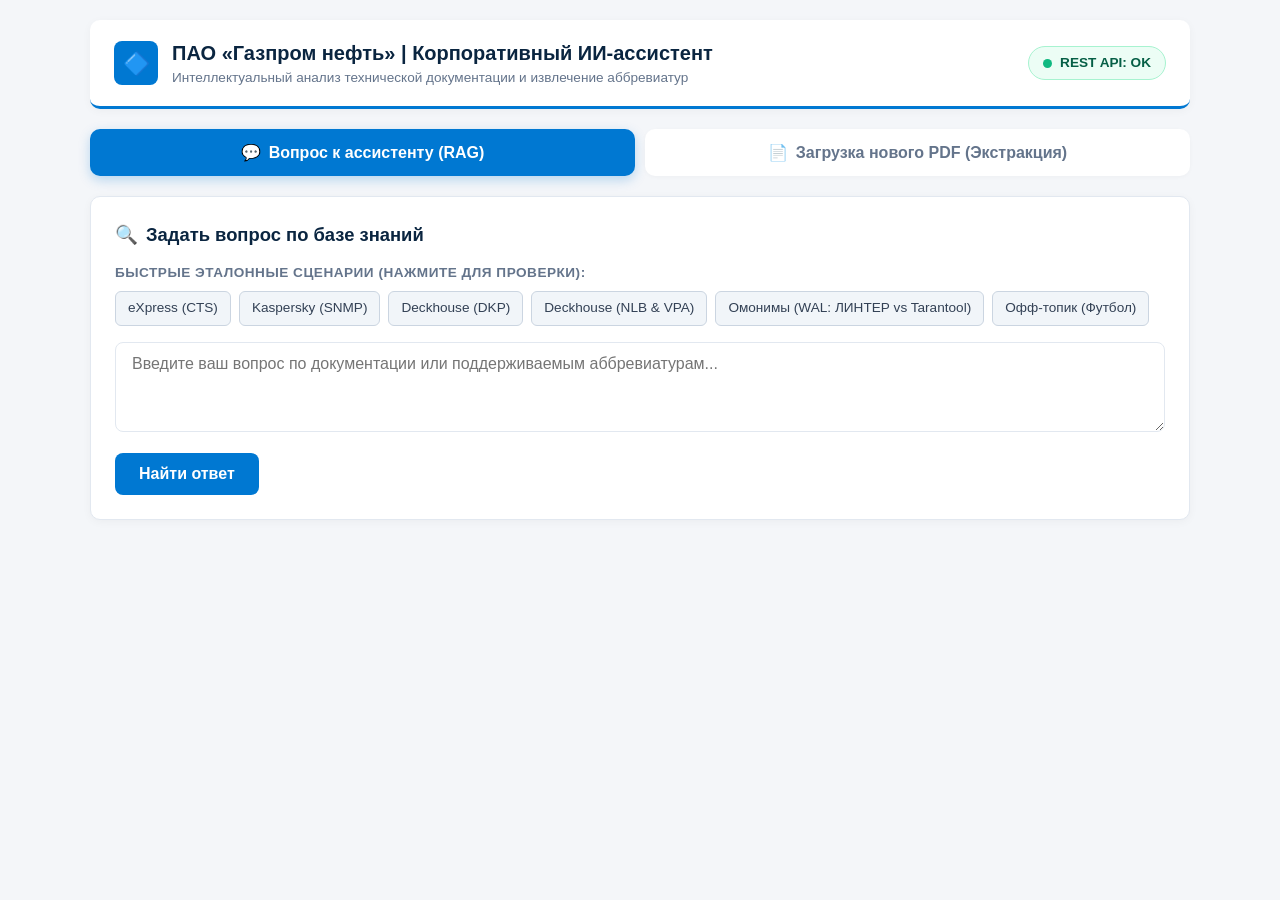
==== src/api/static/index.html @ 64ed0839 "feat: implement interactive UI with FastAPI built-in dashboard and Streamlit app for pitching" ====
<!DOCTYPE html>
<html lang="ru">
<head>
  <meta charset="UTF-8">
  <meta name="viewport" content="width=device-width, initial-scale=1.0">
  <title>Газпром нефть | Корпоративный ИИ-ассистент</title>
  <style>
    :root {
      --primary: #0078D2;
      --primary-dark: #005A9E;
      --navy: #0A2540;
      --bg: #F4F6F9;
      --card-bg: #FFFFFF;
      --text: #1E293B;
      --text-muted: #64748B;
      --border: #E2E8F0;
      --success: #10B981;
      --radius: 10px;
    }
    * { box-sizing: border-box; margin: 0; padding: 0; font-family: -apple-system, BlinkMacSystemFont, "Segoe UI", Roboto, Helvetica, Arial, sans-serif; }
    body { background-color: var(--bg); color: var(--text); line-height: 1.5; padding: 20px 10px; }
    .container { max-width: 1100px; margin: 0 auto; }
    header { display: flex; justify-content: space-between; align-items: center; background: var(--card-bg); padding: 18px 24px; border-radius: var(--radius); box-shadow: 0 2px 10px rgba(0,0,0,0.04); margin-bottom: 20px; border-bottom: 3px solid var(--primary); }
    .logo-block { display: flex; align-items: center; gap: 14px; }
    .logo-badge { width: 44px; height: 44px; background: var(--primary); color: #fff; border-radius: 8px; display: flex; align-items: center; justify-content: center; font-size: 22px; font-weight: bold; }
    .logo-title h1 { font-size: 1.25rem; color: var(--navy); font-weight: 700; }
    .logo-title p { font-size: 0.85rem; color: var(--text-muted); }
    .status-badge { display: flex; align-items: center; gap: 8px; background: #ECFDF5; color: #065F46; border: 1px solid #A7F3D0; padding: 6px 14px; border-radius: 20px; font-size: 0.85rem; font-weight: 600; }
    .status-dot { width: 9px; height: 9px; background: var(--success); border-radius: 50%; animation: pulse 2s infinite; }
    @keyframes pulse { 0% { transform: scale(0.95); opacity: 0.8; } 50% { transform: scale(1.2); opacity: 1; } 100% { transform: scale(0.95); opacity: 0.8; } }

    /* Tabs */
    .tabs { display: flex; gap: 10px; margin-bottom: 20px; }
    .tab-btn { flex: 1; padding: 14px 20px; border: none; background: var(--card-bg); color: var(--text-muted); font-size: 1rem; font-weight: 600; border-radius: var(--radius); cursor: pointer; transition: all 0.2s; box-shadow: 0 1px 4px rgba(0,0,0,0.03); display: flex; align-items: center; justify-content: center; gap: 8px; }
    .tab-btn.active { background: var(--primary); color: #fff; box-shadow: 0 4px 12px rgba(0, 120, 210, 0.25); }

    .tab-content { display: none; }
    .tab-content.active { display: block; }

    .card { background: var(--card-bg); padding: 24px; border-radius: var(--radius); box-shadow: 0 2px 10px rgba(0,0,0,0.04); margin-bottom: 20px; border: 1px solid var(--border); }
    .card-title { font-size: 1.15rem; font-weight: 700; color: var(--navy); margin-bottom: 14px; display: flex; align-items: center; gap: 8px; }

    /* Chips */
    .chips-title { font-size: 0.85rem; color: var(--text-muted); margin-bottom: 8px; font-weight: 600; text-transform: uppercase; letter-spacing: 0.5px; }
    .chips-group { display: flex; flex-wrap: wrap; gap: 8px; margin-bottom: 16px; }
    .chip { background: #F1F5F9; border: 1px solid #CBD5E1; color: #334155; padding: 6px 12px; border-radius: 6px; font-size: 0.85rem; cursor: pointer; transition: all 0.15s; font-weight: 500; }
    .chip:hover { background: #E2E8F0; color: #0F172A; border-color: #94A3B8; }

    /* Inputs */
    textarea { width: 100%; height: 90px; padding: 12px 16px; border: 1px solid var(--border); border-radius: 8px; font-size: 1rem; resize: vertical; margin-bottom: 14px; transition: border-color 0.2s; }
    textarea:focus { outline: none; border-color: var(--primary); box-shadow: 0 0 0 3px rgba(0, 120, 210, 0.15); }

    .btn { background: var(--primary); color: #fff; border: none; padding: 12px 24px; border-radius: 8px; font-size: 1rem; font-weight: 600; cursor: pointer; transition: background 0.2s; display: inline-flex; align-items: center; gap: 8px; }
    .btn:hover { background: var(--primary-dark); }
    .btn:disabled { background: #94A3B8; cursor: not-allowed; }

    /* Results */
    .answer-box { background: #F8FAFC; border-left: 4px solid var(--primary); padding: 18px 20px; border-radius: 6px; margin: 16px 0; font-size: 1.05rem; line-height: 1.6; color: #0F172A; white-space: pre-line; }
    .meta-grid { display: grid; grid-template-columns: 1fr 1fr; gap: 16px; margin-top: 16px; }
    .meta-card { background: #F8FAFC; border: 1px solid var(--border); border-radius: 8px; padding: 14px 16px; }
    .meta-title { font-size: 0.85rem; font-weight: 700; color: var(--text-muted); margin-bottom: 8px; text-transform: uppercase; }
    .badge { display: inline-block; background: #E0F2FE; color: #0369A1; border: 1px solid #BAE6FD; border-radius: 5px; padding: 4px 9px; font-size: 0.85rem; font-weight: 600; margin: 2px 4px 2px 0; }
    .source-badge { display: inline-block; background: #F1F5F9; color: #475569; border: 1px solid #CBD5E1; border-radius: 5px; padding: 4px 9px; font-size: 0.82rem; margin: 2px 4px 2px 0; }

    /* Upload box */
    .upload-zone { border: 2px dashed #CBD5E1; border-radius: 12px; padding: 36px 20px; text-align: center; background: #F8FAFC; cursor: pointer; transition: all 0.2s; margin-bottom: 16px; }
    .upload-zone:hover { border-color: var(--primary); background: #F0F9FF; }
    .upload-icon { font-size: 40px; color: var(--primary); margin-bottom: 8px; }
    .upload-text { font-size: 1rem; color: #334155; font-weight: 600; }
    .upload-sub { font-size: 0.82rem; color: var(--text-muted); margin-top: 4px; }
    input[type="file"] { display: none; }

    /* Table */
    table { width: 100%; border-collapse: collapse; margin-top: 14px; font-size: 0.9rem; }
    th { background: #F1F5F9; color: #334155; text-align: left; padding: 10px 12px; border-bottom: 2px solid var(--border); font-weight: 600; }
    td { padding: 10px 12px; border-bottom: 1px solid var(--border); vertical-align: top; }
    tr:hover td { background: #F8FAFC; }

    .loader { display: none; margin-left: 8px; width: 16px; height: 16px; border: 2px solid #fff; border-top: 2px solid transparent; border-radius: 50%; animation: spin 0.8s linear infinite; }
    @keyframes spin { 0% { transform: rotate(0deg); } 100% { transform: rotate(360deg); } }
    .alert-success { background: #ECFDF5; border-left: 4px solid var(--success); color: #065F46; padding: 12px 16px; border-radius: 6px; margin: 14px 0; font-size: 0.92rem; }
  </style>
</head>
<body>
  <div class="container">
    <header>
      <div class="logo-block">
        <div class="logo-badge">🔷</div>
        <div class="logo-title">
          <h1>ПАО «Газпром нефть» | Корпоративный ИИ-ассистент</h1>
          <p>Интеллектуальный анализ технической документации и извлечение аббревиатур</p>
        </div>
      </div>
      <div class="status-badge" id="apiStatus">
        <div class="status-dot"></div>
        <span>REST API: OK</span>
      </div>
    </header>

    <div class="tabs">
      <button class="tab-btn active" onclick="switchTab('queryTab', this)">
        <span>💬</span> Вопрос к ассистенту (RAG)
      </button>
      <button class="tab-btn" onclick="switchTab('uploadTab', this)">
        <span>📄</span> Загрузка нового PDF (Экстракция)
      </button>
    </div>

    <!-- ТАБ 1: ВОПРОСЫ К АССИСТЕНТУ -->
    <div id="queryTab" class="tab-content active">
      <div class="card">
        <div class="card-title"><span>🔍</span> Задать вопрос по базе знаний</div>
        <div class="chips-title">Быстрые эталонные сценарии (нажмите для проверки):</div>
        <div class="chips-group">
          <div class="chip" onclick="setQuery('Как в документации eXpress расшифровывается CTS?')">eXpress (CTS)</div>
          <div class="chip" onclick="setQuery('Что требуется установить на защищаемом компьютере перед добавлением поддержки SNMP в Kaspersky Embedded Systems Security?')">Kaspersky (SNMP)</div>
          <div class="chip" onclick="setQuery('Как DKP обрабатывает первое обращение к защищённому ресурсу уже аутентифицированного пользователя и пользователя с единственным внешним провайдером?')">Deckhouse (DKP)</div>
          <div class="chip" onclick="setQuery('В документации Deckhouse для сервисов NLB указан одинаковый IP-адрес, но VPA не изменяет лимиты. В чем причина?')">Deckhouse (NLB & VPA)</div>
          <div class="chip" onclick="setQuery('Что означает аббревиатура WAL в СУБД ЛИНТЕР и что означает WAL в Tarantool? Приведи инструкции по восстановлению.')">Омонимы (WAL: ЛИНТЕР vs Tarantool)</div>
          <div class="chip" onclick="setQuery('Реал мадрид or Барселона ?')">Офф-топик (Футбол)</div>
        </div>

        <textarea id="queryInput" placeholder="Введите ваш вопрос по документации или поддерживаемым аббревиатурам..."></textarea>
        <div>
          <button class="btn" id="queryBtn" onclick="sendQuery()">
            <span>Найти ответ</span>
            <div class="loader" id="queryLoader"></div>
          </button>
        </div>
      </div>

      <div class="card" id="resultCard" style="display: none;">
        <div class="card-title"><span>📋</span> Ответ ассистента</div>
        <div class="answer-box" id="answerText"></div>

        <div class="meta-grid">
          <div class="meta-card">
            <div class="meta-title">📌 Распознанные термины (`detected_terms`)</div>
            <div id="termsList"><span style="color: var(--text-muted); font-size: 0.9rem;">Термины не обнаружены</span></div>
          </div>
          <div class="meta-card">
            <div class="meta-title">📚 Источники базы знаний (`sources`)</div>
            <div id="sourcesList"><span style="color: var(--text-muted); font-size: 0.9rem;">Источники не требуются</span></div>
          </div>
        </div>
      </div>
    </div>

    <!-- ТАБ 2: ЗАГРУЗКА PDF -->
    <div id="uploadTab" class="tab-content">
      <div class="card">
        <div class="card-title"><span>📥</span> Загрузить произвольный PDF-документ</div>
        <p style="color: var(--text-muted); margin-bottom: 16px; font-size: 0.92rem;">
          Обработка выполняется полностью динамически «на лету» без использования заранее подготовленных словарей.
          Документ сразу регистрируется в оперативной памяти RAG.
        </p>

        <div class="upload-zone" onclick="document.getElementById('pdfFileInput').click()">
          <div class="upload-icon">📄</div>
          <div class="upload-text" id="fileNameLabel">Нажмите для выбора PDF-файла или перетащите его сюда</div>
          <div class="upload-sub">Поддерживаются файлы PDF размером до 50 МиБ (openapi.yaml)</div>
        </div>
        <input type="file" id="pdfFileInput" accept=".pdf" onchange="onFileSelected(this)">

        <button class="btn" id="uploadBtn" onclick="uploadPdf()" disabled>
          <span>🚀 Извлечь аббревиатуры и индексировать</span>
          <div class="loader" id="uploadLoader"></div>
        </button>

        <div id="uploadSuccessBanner" style="display: none;" class="alert-success"></div>
      </div>

      <div class="card" id="extractResultsCard" style="display: none;">
        <div class="card-title"><span>📑</span> Извлеченные подтвержденные аббревиатуры</div>
        <div style="overflow-x: auto;">
          <table id="abbrsTable">
            <thead>
              <tr>
                <th style="width: 15%;">Аббревиатура</th>
                <th style="width: 30%;">Подтвержденная расшифровка</th>
                <th style="width: 10%;">Стр.</th>
                <th style="width: 45%;">Цитата из документа</th>
              </tr>
            </thead>
            <tbody id="abbrsTableBody"></tbody>
          </table>
        </div>
      </div>
    </div>
  </div>

  <script>
    function switchTab(tabId, btn) {
      document.querySelectorAll('.tab-content').forEach(el => el.classList.remove('active'));
      document.querySelectorAll('.tab-btn').forEach(el => el.classList.remove('active'));
      document.getElementById(tabId).classList.add('active');
      btn.classList.add('active');
    }

    function setQuery(text) {
      document.getElementById('queryInput').value = text;
      sendQuery();
    }

    async function sendQuery() {
      const query = document.getElementById('queryInput').value.trim();
      if (!query) return;

      const btn = document.getElementById('queryBtn');
      const loader = document.getElementById('queryLoader');
      const resultCard = document.getElementById('resultCard');
      const answerText = document.getElementById('answerText');
      const termsList = document.getElementById('termsList');
      const sourcesList = document.getElementById('sourcesList');

      btn.disabled = true;
      loader.style.display = 'inline-block';

      try {
        const resp = await fetch('/v1/assistant/query', {
          method: 'POST',
          headers: { 'Content-Type': 'application/json' },
          body: JSON.stringify({
            request_id: 'web-' + Math.random().toString(36).substring(2, 9),
            query: query
          })
        });

        if (!resp.ok) throw new Error('HTTP ' + resp.status);
        const data = await resp.json();

        resultCard.style.display = 'block';
        answerText.textContent = data.answer;

        // Термины
        if (data.detected_terms && data.detected_terms.length > 0) {
          termsList.innerHTML = data.detected_terms.map(t => 
            `<span class="badge">📌 <b>${escapeHtml(t.canonical)}</b>: ${escapeHtml(t.expansion)}</span>`
          ).join('');
        } else {
          termsList.innerHTML = '<span style="color: var(--text-muted); font-size: 0.9rem;">Специфических терминов не обнаружено</span>';
        }

        // Источники
        if (data.sources && data.sources.length > 0) {
          sourcesList.innerHTML = data.sources.map(s => 
            `<span class="source-badge">📄 <b>${escapeHtml(s.document_id)}</b> (стр. ${s.page})</span>`
          ).join('');
        } else {
          sourcesList.innerHTML = '<span style="color: var(--text-muted); font-size: 0.9rem;">Источники не требуются (общий ответ / отказ)</span>';
        }

        resultCard.scrollIntoView({ behavior: 'smooth', block: 'nearest' });

      } catch (err) {
        alert('Ошибка при выполнении запроса: ' + err.message);
      } finally {
        btn.disabled = false;
        loader.style.display = 'none';
      }
    }

    let selectedPdfFile = null;
    function onFileSelected(input) {
      if (input.files && input.files[0]) {
        selectedPdfFile = input.files[0];
        document.getElementById('fileNameLabel').textContent = 'Выбран: ' + selectedPdfFile.name + ' (' + (selectedPdfFile.size / 1024).toFixed(1) + ' КБ)';
        document.getElementById('uploadBtn').disabled = false;
      }
    }

    async function uploadPdf() {
      if (!selectedPdfFile) return;

      const btn = document.getElementById('uploadBtn');
      const loader = document.getElementById('uploadLoader');
      const banner = document.getElementById('uploadSuccessBanner');
      const tableCard = document.getElementById('extractResultsCard');
      const tbody = document.getElementById('abbrsTableBody');

      btn.disabled = true;
      loader.style.display = 'inline-block';
      banner.style.display = 'none';

      const formData = new FormData();
      formData.append('file', selectedPdfFile);

      try {
        const resp = await fetch('/v1/abbreviations/extract', {
          method: 'POST',
          body: formData
        });

        if (!resp.ok) throw new Error('HTTP ' + resp.status);
        const data = await resp.json();

        const abbrs = data.abbreviations || [];
        banner.textContent = `✅ Документ «${selectedPdfFile.name}» успешно обработан! Извлечено ${abbrs.length} аббревиатур. Текст и термины динамически добавлены в оперативную память RAG. Теперь вы можете задавать вопросы ассистенту по этому файлу!`;
        banner.style.display = 'block';

        if (abbrs.length > 0) {
          tableCard.style.display = 'block';
          tbody.innerHTML = abbrs.map(a => {
            const pages = (a.occurrences || []).map(o => o.page).slice(0, 5).join(', ');
            const quote = (a.occurrences && a.occurrences[0]) ? a.occurrences[0].quote : '';
            return `<tr>
              <td><span class="badge"><b>${escapeHtml(a.canonical)}</b></span></td>
              <td><b>${escapeHtml(a.expansion)}</b></td>
              <td>${escapeHtml(pages || '1')}</td>
              <td style="color: var(--text-muted); font-size: 0.85rem;">${escapeHtml(quote.substring(0, 180))}${quote.length > 180 ? '...' : ''}</td>
            </tr>`;
          }).join('');
        } else {
          tableCard.style.display = 'none';
        }

      } catch (err) {
        alert('Ошибка при загрузке PDF: ' + err.message);
      } finally {
        btn.disabled = false;
        loader.style.display = 'none';
      }
    }

    function escapeHtml(str) {
      if (!str) return '';
      return String(str).replace(/&/g, '&amp;').replace(/</g, '&lt;').replace(/>/g, '&gt;').replace(/"/g, '&quot;');
    }
  </script>
</body>
</html>
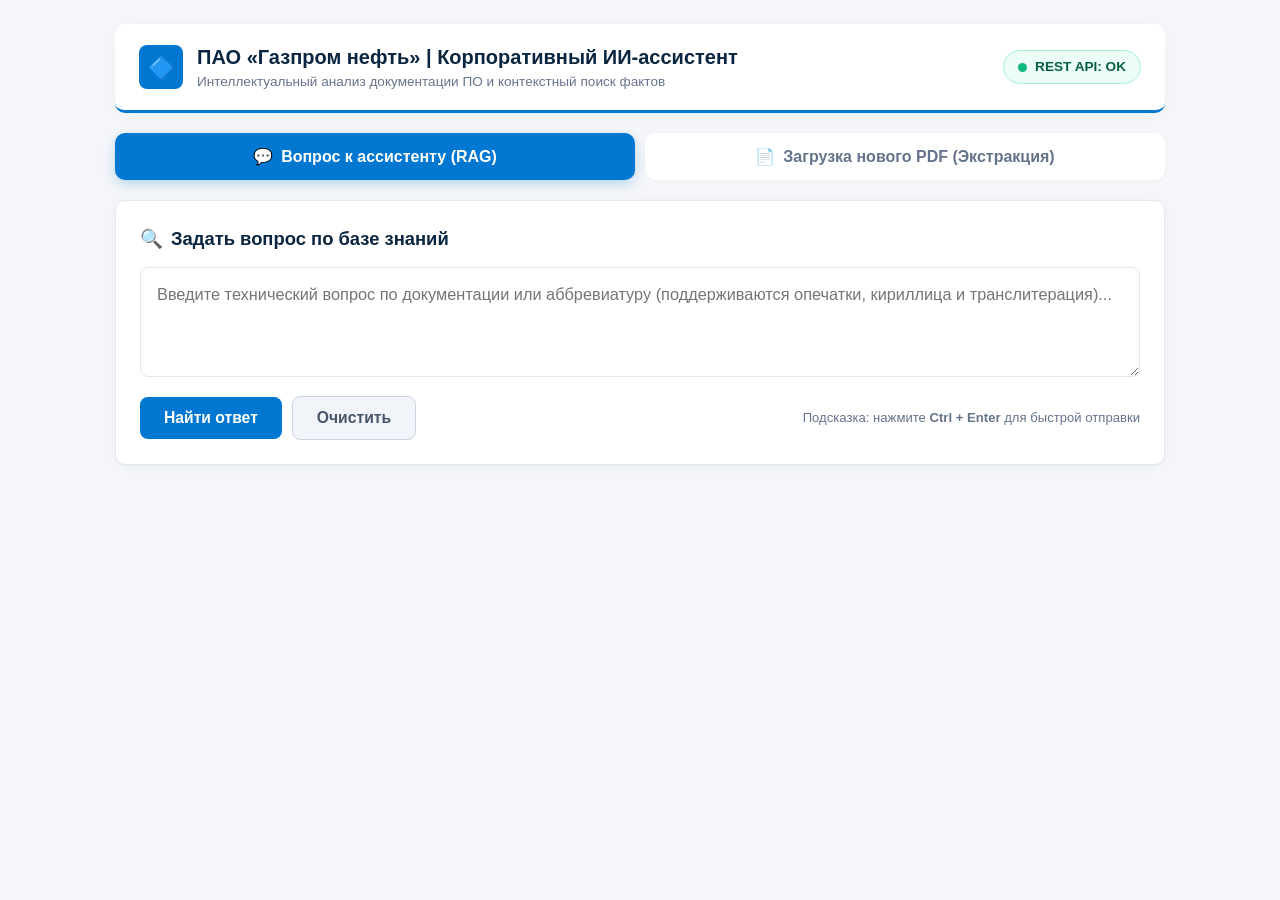
==== commit 458cdabc: "refactor: remove preset scenario buttons for generic prompt UX and optimize UI" ====
--- a/src/api/static/index.html
+++ b/src/api/static/index.html
@@ -18,8 +18,8 @@
       --radius: 10px;
     }
     * { box-sizing: border-box; margin: 0; padding: 0; font-family: -apple-system, BlinkMacSystemFont, "Segoe UI", Roboto, Helvetica, Arial, sans-serif; }
-    body { background-color: var(--bg); color: var(--text); line-height: 1.5; padding: 20px 10px; }
-    .container { max-width: 1100px; margin: 0 auto; }
+    body { background-color: var(--bg); color: var(--text); line-height: 1.5; padding: 24px 12px; }
+    .container { max-width: 1050px; margin: 0 auto; }
     header { display: flex; justify-content: space-between; align-items: center; background: var(--card-bg); padding: 18px 24px; border-radius: var(--radius); box-shadow: 0 2px 10px rgba(0,0,0,0.04); margin-bottom: 20px; border-bottom: 3px solid var(--primary); }
     .logo-block { display: flex; align-items: center; gap: 14px; }
     .logo-badge { width: 44px; height: 44px; background: var(--primary); color: #fff; border-radius: 8px; display: flex; align-items: center; justify-content: center; font-size: 22px; font-weight: bold; }
@@ -40,33 +40,37 @@
     .card { background: var(--card-bg); padding: 24px; border-radius: var(--radius); box-shadow: 0 2px 10px rgba(0,0,0,0.04); margin-bottom: 20px; border: 1px solid var(--border); }
     .card-title { font-size: 1.15rem; font-weight: 700; color: var(--navy); margin-bottom: 14px; display: flex; align-items: center; gap: 8px; }
 
-    /* Chips */
-    .chips-title { font-size: 0.85rem; color: var(--text-muted); margin-bottom: 8px; font-weight: 600; text-transform: uppercase; letter-spacing: 0.5px; }
-    .chips-group { display: flex; flex-wrap: wrap; gap: 8px; margin-bottom: 16px; }
-    .chip { background: #F1F5F9; border: 1px solid #CBD5E1; color: #334155; padding: 6px 12px; border-radius: 6px; font-size: 0.85rem; cursor: pointer; transition: all 0.15s; font-weight: 500; }
-    .chip:hover { background: #E2E8F0; color: #0F172A; border-color: #94A3B8; }
-
     /* Inputs */
-    textarea { width: 100%; height: 90px; padding: 12px 16px; border: 1px solid var(--border); border-radius: 8px; font-size: 1rem; resize: vertical; margin-bottom: 14px; transition: border-color 0.2s; }
+    textarea { width: 100%; height: 110px; padding: 14px 16px; border: 1px solid var(--border); border-radius: 8px; font-size: 1.02rem; resize: vertical; margin-bottom: 12px; transition: border-color 0.2s; line-height: 1.5; }
     textarea:focus { outline: none; border-color: var(--primary); box-shadow: 0 0 0 3px rgba(0, 120, 210, 0.15); }
 
-    .btn { background: var(--primary); color: #fff; border: none; padding: 12px 24px; border-radius: 8px; font-size: 1rem; font-weight: 600; cursor: pointer; transition: background 0.2s; display: inline-flex; align-items: center; gap: 8px; }
+    .btn-row { display: flex; gap: 10px; align-items: center; }
+    .btn { background: var(--primary); color: #fff; border: none; padding: 12px 24px; border-radius: 8px; font-size: 0.98rem; font-weight: 600; cursor: pointer; transition: all 0.2s; display: inline-flex; align-items: center; gap: 8px; }
     .btn:hover { background: var(--primary-dark); }
     .btn:disabled { background: #94A3B8; cursor: not-allowed; }
+    .btn-secondary { background: #F1F5F9; color: #475569; border: 1px solid #CBD5E1; }
+    .btn-secondary:hover { background: #E2E8F0; color: #1E293B; }
+    .btn-sm { padding: 6px 12px; font-size: 0.82rem; }
+
+    .hint-text { font-size: 0.82rem; color: var(--text-muted); margin-left: auto; }
 
     /* Results */
-    .answer-box { background: #F8FAFC; border-left: 4px solid var(--primary); padding: 18px 20px; border-radius: 6px; margin: 16px 0; font-size: 1.05rem; line-height: 1.6; color: #0F172A; white-space: pre-line; }
+    .answer-header { display: flex; justify-content: space-between; align-items: center; }
+    .answer-box { background: #F8FAFC; border-left: 4px solid var(--primary); padding: 18px 20px; border-radius: 6px; margin: 14px 0; font-size: 1.05rem; line-height: 1.6; color: #0F172A; white-space: pre-line; }
     .meta-grid { display: grid; grid-template-columns: 1fr 1fr; gap: 16px; margin-top: 16px; }
     .meta-card { background: #F8FAFC; border: 1px solid var(--border); border-radius: 8px; padding: 14px 16px; }
-    .meta-title { font-size: 0.85rem; font-weight: 700; color: var(--text-muted); margin-bottom: 8px; text-transform: uppercase; }
-    .badge { display: inline-block; background: #E0F2FE; color: #0369A1; border: 1px solid #BAE6FD; border-radius: 5px; padding: 4px 9px; font-size: 0.85rem; font-weight: 600; margin: 2px 4px 2px 0; }
-    .source-badge { display: inline-block; background: #F1F5F9; color: #475569; border: 1px solid #CBD5E1; border-radius: 5px; padding: 4px 9px; font-size: 0.82rem; margin: 2px 4px 2px 0; }
+    .meta-title { font-size: 0.82rem; font-weight: 700; color: var(--text-muted); margin-bottom: 8px; text-transform: uppercase; letter-spacing: 0.5px; }
+    .badge { display: inline-block; background: #E0F2FE; color: #0369A1; border: 1px solid #BAE6FD; border-radius: 5px; padding: 5px 10px; font-size: 0.88rem; font-weight: 600; margin: 3px 6px 3px 0; }
+    .source-badge { display: inline-block; background: #F1F5F9; color: #334155; border: 1px solid #CBD5E1; border-radius: 5px; padding: 5px 10px; font-size: 0.84rem; margin: 3px 6px 3px 0; }
+
+    /* Stats bar */
+    .stats-bar { display: flex; gap: 16px; margin-top: 14px; padding-top: 12px; border-top: 1px solid var(--border); font-size: 0.85rem; color: var(--text-muted); }
 
     /* Upload box */
     .upload-zone { border: 2px dashed #CBD5E1; border-radius: 12px; padding: 36px 20px; text-align: center; background: #F8FAFC; cursor: pointer; transition: all 0.2s; margin-bottom: 16px; }
     .upload-zone:hover { border-color: var(--primary); background: #F0F9FF; }
     .upload-icon { font-size: 40px; color: var(--primary); margin-bottom: 8px; }
-    .upload-text { font-size: 1rem; color: #334155; font-weight: 600; }
+    .upload-text { font-size: 1.02rem; color: #334155; font-weight: 600; }
     .upload-sub { font-size: 0.82rem; color: var(--text-muted); margin-top: 4px; }
     input[type="file"] { display: none; }
 
@@ -78,7 +82,7 @@
 
     .loader { display: none; margin-left: 8px; width: 16px; height: 16px; border: 2px solid #fff; border-top: 2px solid transparent; border-radius: 50%; animation: spin 0.8s linear infinite; }
     @keyframes spin { 0% { transform: rotate(0deg); } 100% { transform: rotate(360deg); } }
-    .alert-success { background: #ECFDF5; border-left: 4px solid var(--success); color: #065F46; padding: 12px 16px; border-radius: 6px; margin: 14px 0; font-size: 0.92rem; }
+    .alert-success { background: #ECFDF5; border-left: 4px solid var(--success); color: #065F46; padding: 14px 18px; border-radius: 6px; margin: 16px 0; font-size: 0.94rem; line-height: 1.5; }
   </style>
 </head>
 <body>
@@ -88,7 +92,7 @@
         <div class="logo-badge">🔷</div>
         <div class="logo-title">
           <h1>ПАО «Газпром нефть» | Корпоративный ИИ-ассистент</h1>
-          <p>Интеллектуальный анализ технической документации и извлечение аббревиатур</p>
+          <p>Интеллектуальный анализ документации ПО и контекстный поиск фактов</p>
         </div>
       </div>
       <div class="status-badge" id="apiStatus">
@@ -110,27 +114,22 @@
     <div id="queryTab" class="tab-content active">
       <div class="card">
         <div class="card-title"><span>🔍</span> Задать вопрос по базе знаний</div>
-        <div class="chips-title">Быстрые эталонные сценарии (нажмите для проверки):</div>
-        <div class="chips-group">
-          <div class="chip" onclick="setQuery('Как в документации eXpress расшифровывается CTS?')">eXpress (CTS)</div>
-          <div class="chip" onclick="setQuery('Что требуется установить на защищаемом компьютере перед добавлением поддержки SNMP в Kaspersky Embedded Systems Security?')">Kaspersky (SNMP)</div>
-          <div class="chip" onclick="setQuery('Как DKP обрабатывает первое обращение к защищённому ресурсу уже аутентифицированного пользователя и пользователя с единственным внешним провайдером?')">Deckhouse (DKP)</div>
-          <div class="chip" onclick="setQuery('В документации Deckhouse для сервисов NLB указан одинаковый IP-адрес, но VPA не изменяет лимиты. В чем причина?')">Deckhouse (NLB & VPA)</div>
-          <div class="chip" onclick="setQuery('Что означает аббревиатура WAL в СУБД ЛИНТЕР и что означает WAL в Tarantool? Приведи инструкции по восстановлению.')">Омонимы (WAL: ЛИНТЕР vs Tarantool)</div>
-          <div class="chip" onclick="setQuery('Реал мадрид or Барселона ?')">Офф-топик (Футбол)</div>
-        </div>
-
-        <textarea id="queryInput" placeholder="Введите ваш вопрос по документации или поддерживаемым аббревиатурам..."></textarea>
-        <div>
+        <textarea id="queryInput" placeholder="Введите технический вопрос по документации или аббревиатуру (поддерживаются опечатки, кириллица и транслитерация)..."></textarea>
+        <div class="btn-row">
           <button class="btn" id="queryBtn" onclick="sendQuery()">
             <span>Найти ответ</span>
             <div class="loader" id="queryLoader"></div>
           </button>
+          <button class="btn btn-secondary" onclick="clearQuery()">Очистить</button>
+          <span class="hint-text">Подсказка: нажмите <b>Ctrl + Enter</b> для быстрой отправки</span>
         </div>
       </div>
 
       <div class="card" id="resultCard" style="display: none;">
-        <div class="card-title"><span>📋</span> Ответ ассистента</div>
+        <div class="answer-header">
+          <div class="card-title" style="margin-bottom: 0;"><span>📋</span> Ответ ассистента</div>
+          <button class="btn btn-secondary btn-sm" id="copyBtn" onclick="copyAnswer()">Скопировать ответ</button>
+        </div>
         <div class="answer-box" id="answerText"></div>
 
         <div class="meta-grid">
@@ -139,9 +138,16 @@
             <div id="termsList"><span style="color: var(--text-muted); font-size: 0.9rem;">Термины не обнаружены</span></div>
           </div>
           <div class="meta-card">
-            <div class="meta-title">📚 Источники базы знаний (`sources`)</div>
+            <div class="meta-title">📚 Первоисточники базы знаний (`sources`)</div>
             <div id="sourcesList"><span style="color: var(--text-muted); font-size: 0.9rem;">Источники не требуются</span></div>
           </div>
+        </div>
+
+        <div class="stats-bar">
+          <span id="statTime">⏱ Время: -</span>
+          <span id="statTerms">📌 Терминов: 0</span>
+          <span id="statSources">📄 Источников: 0</span>
+          <span style="margin-left: auto;">Модель: <b>GigaChat-2-Max</b></span>
         </div>
       </div>
     </div>
@@ -152,13 +158,13 @@
         <div class="card-title"><span>📥</span> Загрузить произвольный PDF-документ</div>
         <p style="color: var(--text-muted); margin-bottom: 16px; font-size: 0.92rem;">
           Обработка выполняется полностью динамически «на лету» без использования заранее подготовленных словарей.
-          Документ сразу регистрируется в оперативной памяти RAG.
+          Извлеченные сокращения и текст документа мгновенно регистрируются в оперативной памяти RAG.
         </p>
 
         <div class="upload-zone" onclick="document.getElementById('pdfFileInput').click()">
           <div class="upload-icon">📄</div>
           <div class="upload-text" id="fileNameLabel">Нажмите для выбора PDF-файла или перетащите его сюда</div>
-          <div class="upload-sub">Поддерживаются файлы PDF размером до 50 МиБ (openapi.yaml)</div>
+          <div class="upload-sub">Поддерживаются файлы PDF размером до 50 МиБ (согласно openapi.yaml)</div>
         </div>
         <input type="file" id="pdfFileInput" accept=".pdf" onchange="onFileSelected(this)">
 
@@ -177,9 +183,9 @@
             <thead>
               <tr>
                 <th style="width: 15%;">Аббревиатура</th>
-                <th style="width: 30%;">Подтвержденная расшифровка</th>
+                <th style="width: 32%;">Подтвержденная расшифровка</th>
                 <th style="width: 10%;">Стр.</th>
-                <th style="width: 45%;">Цитата из документа</th>
+                <th style="width: 43%;">Цитата из документа</th>
               </tr>
             </thead>
             <tbody id="abbrsTableBody"></tbody>
@@ -197,10 +203,17 @@
       btn.classList.add('active');
     }
 
-    function setQuery(text) {
-      document.getElementById('queryInput').value = text;
-      sendQuery();
-    }
+    function clearQuery() {
+      document.getElementById('queryInput').value = '';
+      document.getElementById('resultCard').style.display = 'none';
+      document.getElementById('queryInput').focus();
+    }
+
+    document.getElementById('queryInput').addEventListener('keydown', function(e) {
+      if ((e.ctrlKey || e.metaKey) && e.key === 'Enter') {
+        sendQuery();
+      }
+    });
 
     async function sendQuery() {
       const query = document.getElementById('queryInput').value.trim();
@@ -215,6 +228,7 @@
 
       btn.disabled = true;
       loader.style.display = 'inline-block';
+      const t0 = performance.now();
 
       try {
         const resp = await fetch('/v1/assistant/query', {
@@ -228,6 +242,7 @@
 
         if (!resp.ok) throw new Error('HTTP ' + resp.status);
         const data = await resp.json();
+        const elapsedSec = ((performance.now() - t0) / 1000).toFixed(2);
 
         resultCard.style.display = 'block';
         answerText.textContent = data.answer;
@@ -235,7 +250,7 @@
         // Термины
         if (data.detected_terms && data.detected_terms.length > 0) {
           termsList.innerHTML = data.detected_terms.map(t => 
-            `<span class="badge">📌 <b>${escapeHtml(t.canonical)}</b>: ${escapeHtml(t.expansion)}</span>`
+            `<span class="badge"><b>${escapeHtml(t.canonical)}</b>: ${escapeHtml(t.expansion)}</span>`
           ).join('');
         } else {
           termsList.innerHTML = '<span style="color: var(--text-muted); font-size: 0.9rem;">Специфических терминов не обнаружено</span>';
@@ -250,6 +265,10 @@
           sourcesList.innerHTML = '<span style="color: var(--text-muted); font-size: 0.9rem;">Источники не требуются (общий ответ / отказ)</span>';
         }
 
+        document.getElementById('statTime').textContent = `⏱ Время: ${elapsedSec} с`;
+        document.getElementById('statTerms').textContent = `📌 Терминов: ${data.detected_terms ? data.detected_terms.length : 0}`;
+        document.getElementById('statSources').textContent = `📄 Источников: ${data.sources ? data.sources.length : 0}`;
+
         resultCard.scrollIntoView({ behavior: 'smooth', block: 'nearest' });
 
       } catch (err) {
@@ -258,6 +277,16 @@
         btn.disabled = false;
         loader.style.display = 'none';
       }
+    }
+
+    function copyAnswer() {
+      const text = document.getElementById('answerText').textContent;
+      navigator.clipboard.writeText(text).then(() => {
+        const btn = document.getElementById('copyBtn');
+        const orig = btn.textContent;
+        btn.textContent = '✓ Скопировано!';
+        setTimeout(() => { btn.textContent = orig; }, 2000);
+      });
     }
 
     let selectedPdfFile = null;
@@ -295,7 +324,7 @@
         const data = await resp.json();
 
         const abbrs = data.abbreviations || [];
-        banner.textContent = `✅ Документ «${selectedPdfFile.name}» успешно обработан! Извлечено ${abbrs.length} аббревиатур. Текст и термины динамически добавлены в оперативную память RAG. Теперь вы можете задавать вопросы ассистенту по этому файлу!`;
+        banner.innerHTML = `✅ Документ <b>«${escapeHtml(selectedPdfFile.name)}»</b> успешно обработан! Извлечено <b>${abbrs.length}</b> подтвержденных аббревиатур.<br>Текст и термины автоматически зарегистрированы в оперативной памяти RAG. Теперь вы можете задавать вопросы ассистенту по этому документу!`;
         banner.style.display = 'block';
 
         if (abbrs.length > 0) {
